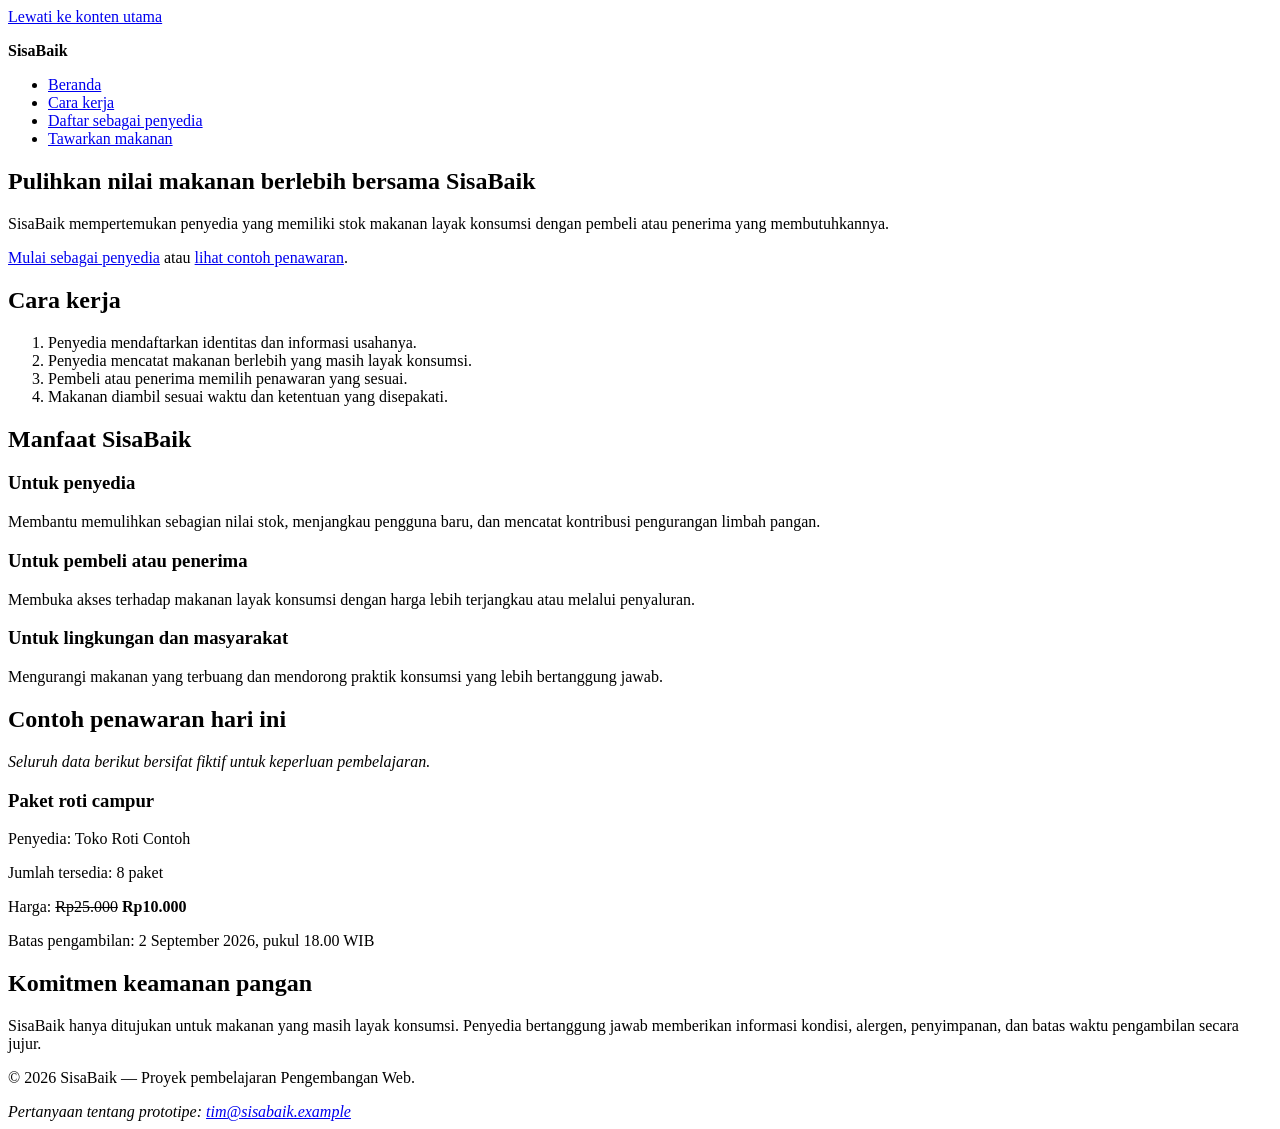
==== index.html @ 96d06070 "feat: add semantic SisaBaik information page" ====
<!doctype html>
<html lang="id">
  <head>
  <meta charset="utf-8">
  <meta name="viewport" content="width=device-width, initial-scale=1">
  <meta
  name="description"
  content="SisaBaik membantu penyedia menawarkan makanan berlebih agar tetap bernilai, terjangkau, dan tidak terbuang."
 >
  <title>Beranda | SisaBaik</title>
  </head>
  <body>
  <a href="#konten-utama">Lewati ke konten utama</a>
  <header>
  <p><strong>SisaBaik</strong></p>
  <nav aria-label="Navigasi utama">
  <ul>
  <li><a href="index.html" aria-current="page">Beranda</a></li>
  <li><a href="#cara-kerja">Cara kerja</a></li>
  <li><a href="daftar-penyedia.html">Daftar sebagai penyedia</a></li>
  <li><a href="tawarkan-makanan.html">Tawarkan makanan</a></li>
  </ul>
  </nav>
  </header>
  <main id="konten-utama" tabindex="-1">
  <section aria-labelledby="judul-utama">
  <h1 id="judul-utama">Pulihkan nilai makanan berlebih bersama SisaBaik</h1>
  <p>
  SisaBaik mempertemukan penyedia yang memiliki stok makanan layak konsumsi dengan pembeli atau penerima yang membutuhkannya.
  </p>


    <p>
  <a href="daftar-penyedia.html">Mulai sebagai penyedia</a>
  atau
  <a href="#penawaran-contoh">lihat contoh penawaran</a>.
  </p>
  </section>
  <section id="cara-kerja" aria-labelledby="judul-cara-kerja">
  <h2 id="judul-cara-kerja">Cara kerja</h2>
  <ol>
  <li>Penyedia mendaftarkan identitas dan informasi usahanya.</li>
  <li>Penyedia mencatat makanan berlebih yang masih layak konsumsi.</li>
  <li>Pembeli atau penerima memilih penawaran yang sesuai.</li>
  <li>Makanan diambil sesuai waktu dan ketentuan yang disepakati.</li>
  </ol>
  </section>
  <section aria-labelledby="judul-manfaat">
  <h2 id="judul-manfaat">Manfaat SisaBaik</h2>
  <article>
  <h3>Untuk penyedia</h3>
  <p>
  Membantu memulihkan sebagian nilai stok, menjangkau pengguna baru,
  dan mencatat kontribusi pengurangan limbah pangan.
  </p>
  </article>
  <article>
  <h3>Untuk pembeli atau penerima</h3>
  <p>
  Membuka akses terhadap makanan layak konsumsi dengan harga lebih
  terjangkau atau melalui penyaluran.


    </p>
  </article>
  <article>
  <h3>Untuk lingkungan dan masyarakat</h3>
  <p>
  Mengurangi makanan yang terbuang dan mendorong praktik konsumsi
  yang lebih bertanggung jawab.
  </p>
  </article>
  </section>
  <section id="penawaran-contoh" aria-labelledby="judul-penawaran">
  <h2 id="judul-penawaran">Contoh penawaran hari ini</h2>
  <p><em>Seluruh data berikut bersifat fiktif untuk keperluan pembelajaran.</em></p>
  <article>
  <h3>Paket roti campur</h3>
  <p>Penyedia: Toko Roti Contoh</p>
  <p>Jumlah tersedia: <data value="8">8 paket</data></p>
  <p>Harga: <del>Rp25.000</del> <strong>Rp10.000</strong></p>
  <p>
  Batas pengambilan:
  <time datetime="2026-09-02T18:00:00+07:00">
  2 September 2026, pukul 18.00 WIB
  </time>
  </p>
  </article>
  </section>
  <section aria-labelledby="judul-keamanan">
  <h2 id="judul-keamanan">Komitmen keamanan pangan</h2>
  <p>


      SisaBaik hanya ditujukan untuk makanan yang masih layak konsumsi.
  Penyedia bertanggung jawab memberikan informasi kondisi, alergen,
  penyimpanan, dan batas waktu pengambilan secara jujur.
  </p>
  </section>
  </main>
  <footer>
  <p>&copy; 2026 SisaBaik — Proyek pembelajaran Pengembangan Web.</p>
  <address>
  Pertanyaan tentang prototipe:
  <a href="mailto:tim@sisabaik.example">tim@sisabaik.example</a>
  </address>
  </footer>
  </body>
</html>
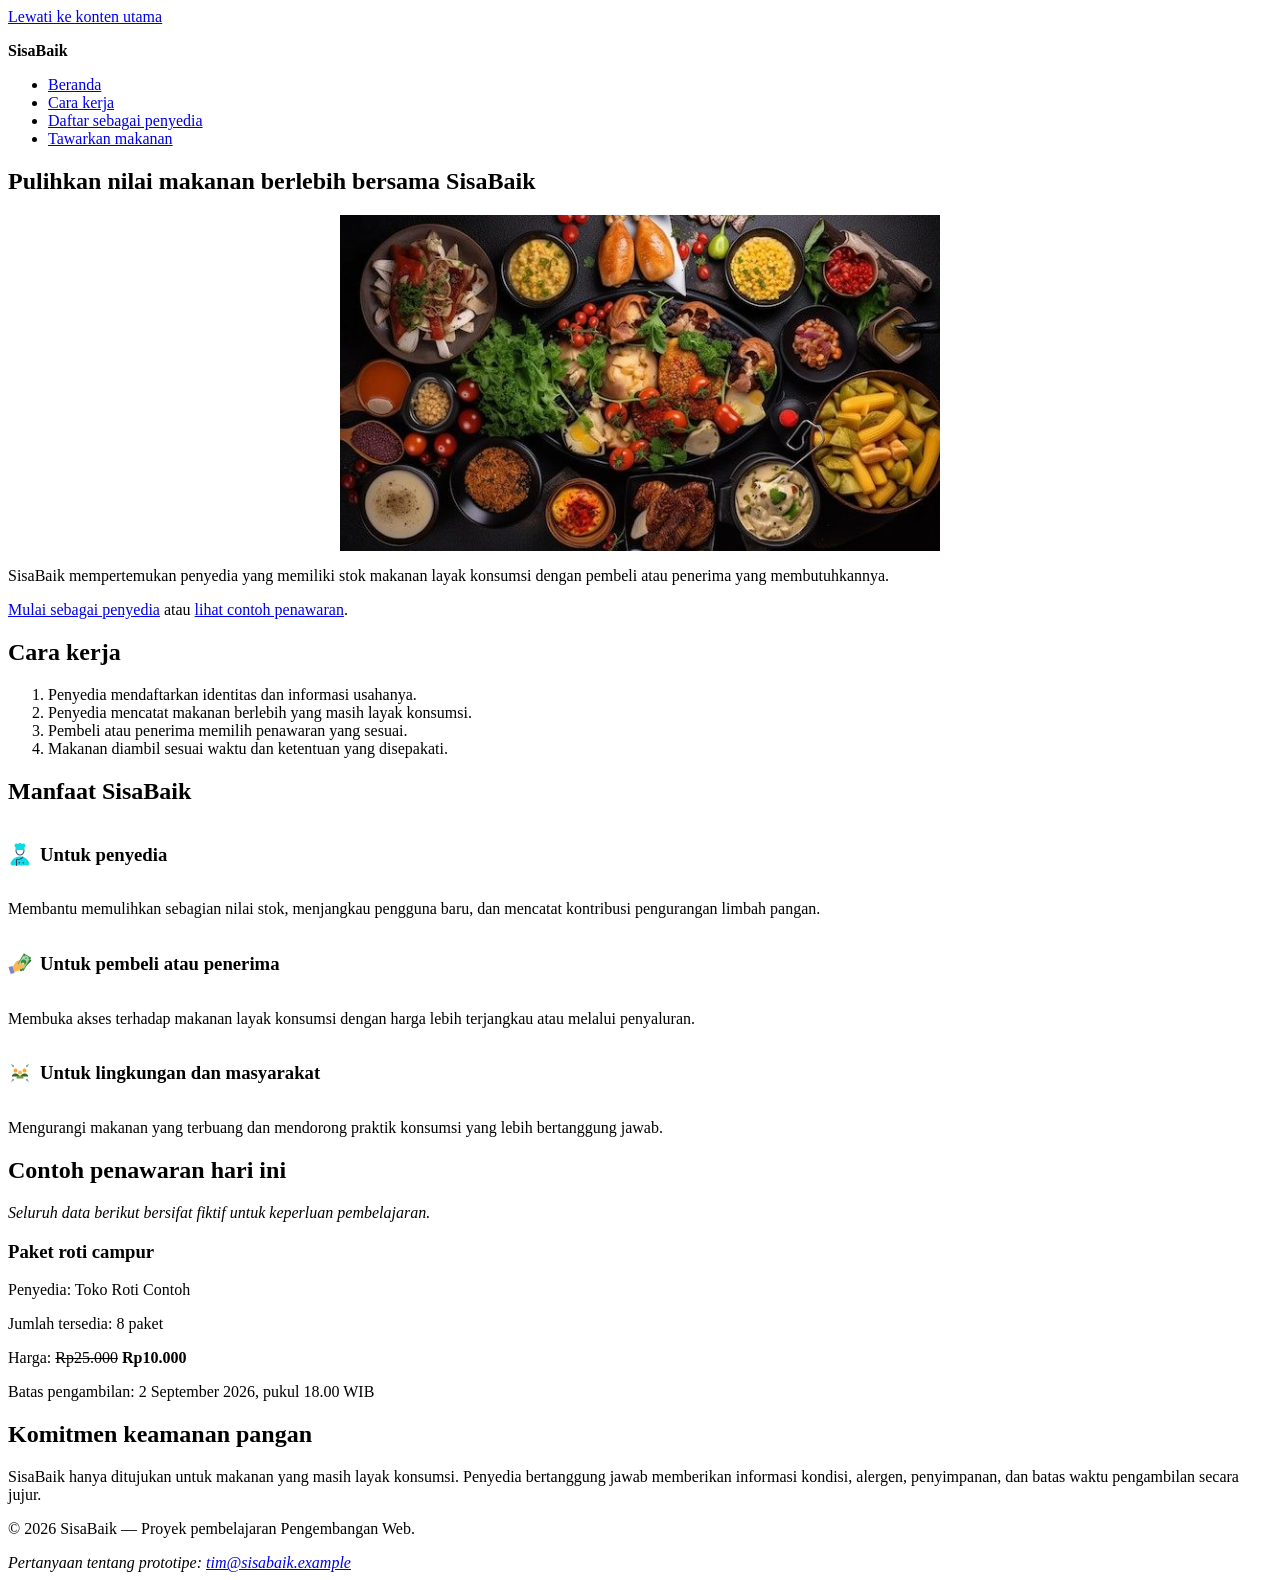
==== commit 58d66d31: "fix: update page images and accessibility" ====
--- a/index.html
+++ b/index.html
@@ -8,6 +8,33 @@
   content="SisaBaik membantu penyedia menawarkan makanan berlebih agar tetap bernilai, terjangkau, dan tidak terbuang."
  >
   <title>Beranda | SisaBaik</title>
+
+ <style>
+    .judul-manfaat {
+      display: flex;
+      align-items: center;
+      gap: 8px;
+    }
+
+    .judul-manfaat img {
+      width: 24px;
+      height: 24px;
+      object-fit: contain;
+    }
+
+    .gambar-utama {
+      text-align: center;
+    }
+
+    .gambar-utama img {
+        display: block;
+        width: 600px;
+        max-width: 100%;
+         height: auto;
+      margin: 0 auto;
+
+    }
+  </style>
   </head>
   <body>
   <a href="#konten-utama">Lewati ke konten utama</a>
@@ -25,6 +52,9 @@
   <main id="konten-utama" tabindex="-1">
   <section aria-labelledby="judul-utama">
   <h1 id="judul-utama">Pulihkan nilai makanan berlebih bersama SisaBaik</h1>
+    <div class="gambar-utama">
+      <img src="pulihkan.jpg" alt="Makanan berlebih yang masih layak dikonsumsi">
+</div>
   <p>
   SisaBaik mempertemukan penyedia yang memiliki stok makanan layak konsumsi dengan pembeli atau penerima yang membutuhkannya.
   </p>
@@ -48,24 +78,31 @@
   <section aria-labelledby="judul-manfaat">
   <h2 id="judul-manfaat">Manfaat SisaBaik</h2>
   <article>
+    <div class="judul-manfaat">
+        <img src="pemberi.png" alt="Ikon untuk penyedia">
   <h3>Untuk penyedia</h3>
+    </div>
   <p>
   Membantu memulihkan sebagian nilai stok, menjangkau pengguna baru,
   dan mencatat kontribusi pengurangan limbah pangan.
   </p>
   </article>
   <article>
+    <div class="judul-manfaat">
+        <img src="penerima.png" alt="Ikon untuk pemberi atau penerima">
   <h3>Untuk pembeli atau penerima</h3>
+</div>
   <p>
   Membuka akses terhadap makanan layak konsumsi dengan harga lebih
   terjangkau atau melalui penyaluran.
-
-
     </p>
   </article>
   <article>
-  <h3>Untuk lingkungan dan masyarakat</h3>
-  <p>
+    <div class="judul-manfaat">
+      <img src="masyarakat.png" alt="Ikon untuk lingkungan dan masyarakat">
+      <h3>Untuk lingkungan dan masyarakat</h3>
+    </div>
+    <p>
   Mengurangi makanan yang terbuang dan mendorong praktik konsumsi
   yang lebih bertanggung jawab.
   </p>
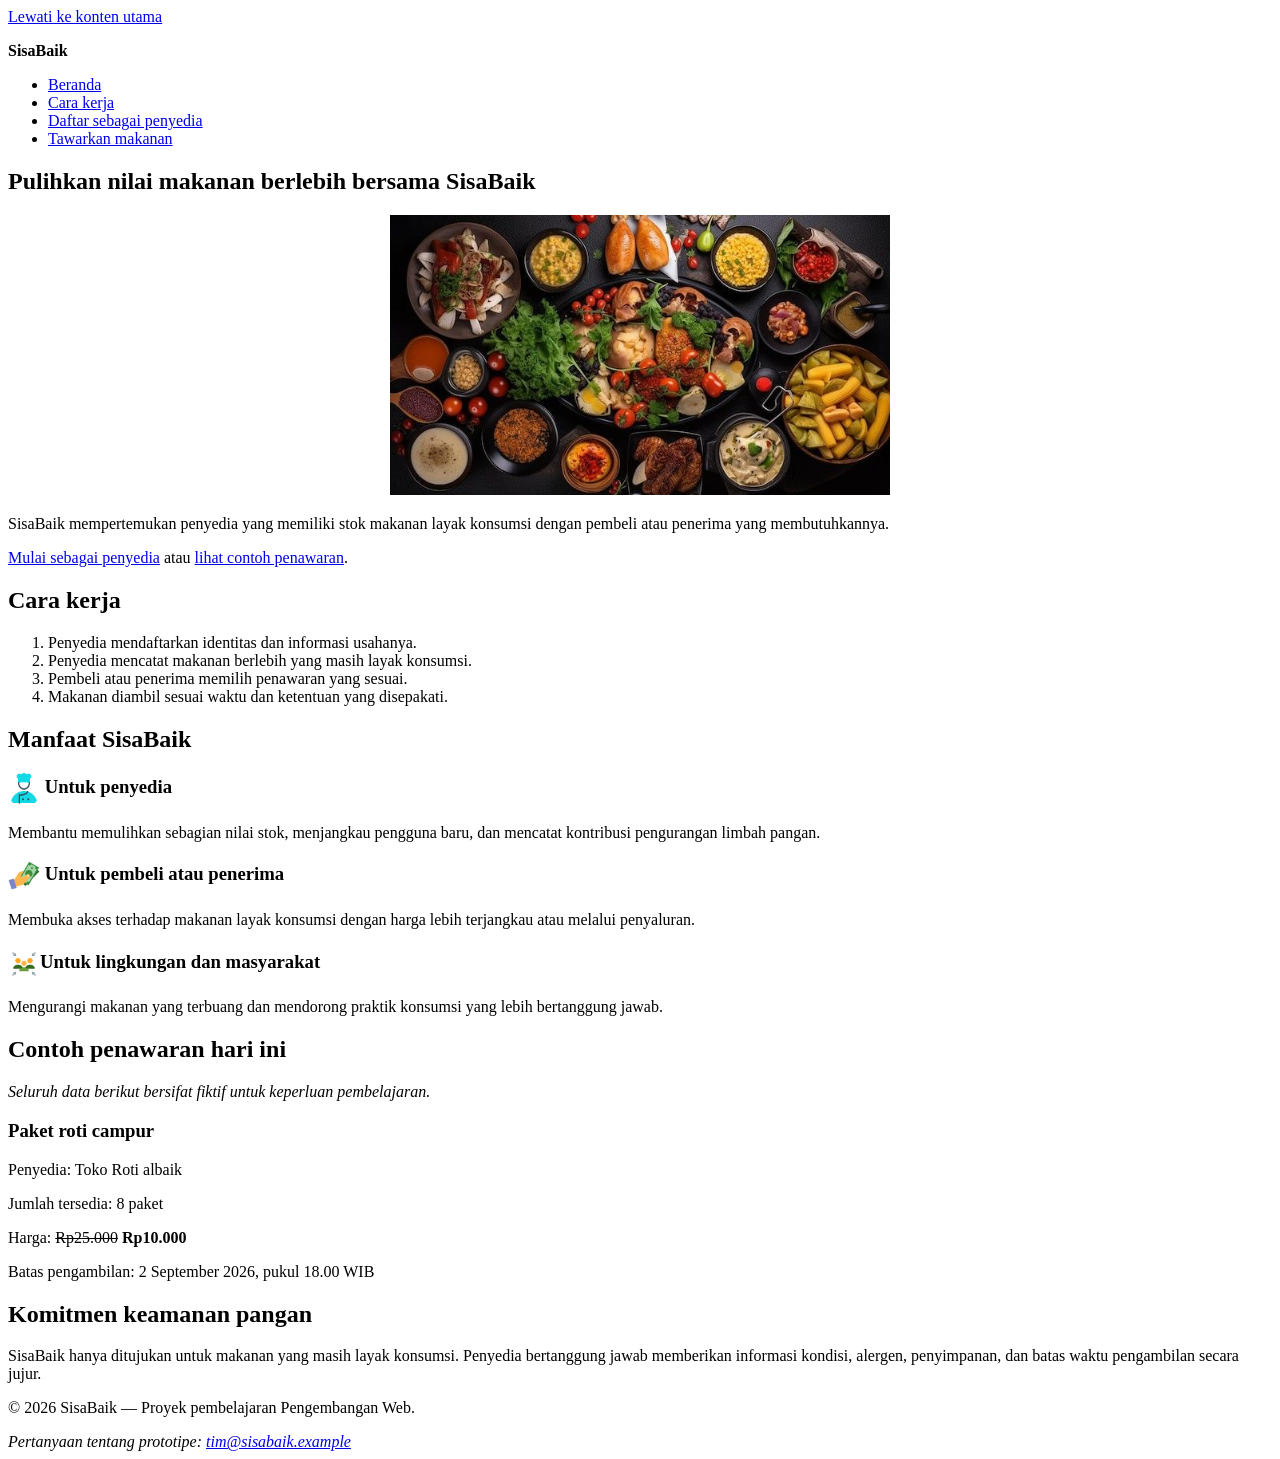
==== commit 3e2fd8a2: "complete week2" ====
--- a/index.html
+++ b/index.html
@@ -8,33 +8,6 @@
   content="SisaBaik membantu penyedia menawarkan makanan berlebih agar tetap bernilai, terjangkau, dan tidak terbuang."
  >
   <title>Beranda | SisaBaik</title>
-
- <style>
-    .judul-manfaat {
-      display: flex;
-      align-items: center;
-      gap: 8px;
-    }
-
-    .judul-manfaat img {
-      width: 24px;
-      height: 24px;
-      object-fit: contain;
-    }
-
-    .gambar-utama {
-      text-align: center;
-    }
-
-    .gambar-utama img {
-        display: block;
-        width: 600px;
-        max-width: 100%;
-         height: auto;
-      margin: 0 auto;
-
-    }
-  </style>
   </head>
   <body>
   <a href="#konten-utama">Lewati ke konten utama</a>
@@ -52,9 +25,13 @@
   <main id="konten-utama" tabindex="-1">
   <section aria-labelledby="judul-utama">
   <h1 id="judul-utama">Pulihkan nilai makanan berlebih bersama SisaBaik</h1>
-    <div class="gambar-utama">
-      <img src="pulihkan.jpg" alt="Makanan berlebih yang masih layak dikonsumsi">
-</div>
+    <p style="text-align: center;">
+                <img
+    src="pulihkan.jpg"
+    alt="Ilustrasi makanan layak konsumsi yang akan didonasikan"
+    width="500"
+                >
+            </p>
   <p>
   SisaBaik mempertemukan penyedia yang memiliki stok makanan layak konsumsi dengan pembeli atau penerima yang membutuhkannya.
   </p>
@@ -78,30 +55,39 @@
   <section aria-labelledby="judul-manfaat">
   <h2 id="judul-manfaat">Manfaat SisaBaik</h2>
   <article>
-    <div class="judul-manfaat">
-        <img src="pemberi.png" alt="Ikon untuk penyedia">
-  <h3>Untuk penyedia</h3>
-    </div>
+  <h3>
+     <img
+    src="pemberi.png"alt=""
+                        width="32"
+                        style="vertical-align: middle;">
+    
+    Untuk penyedia</h3>
   <p>
   Membantu memulihkan sebagian nilai stok, menjangkau pengguna baru,
   dan mencatat kontribusi pengurangan limbah pangan.
   </p>
   </article>
   <article>
-    <div class="judul-manfaat">
-        <img src="penerima.png" alt="Ikon untuk pemberi atau penerima">
-  <h3>Untuk pembeli atau penerima</h3>
-</div>
+  <h3>
+    <img
+   src="penerima.png"
+  alt=""
+  width="32"
+  style="vertical-align: middle;"
+   > Untuk pembeli atau penerima</h3>
   <p>
   Membuka akses terhadap makanan layak konsumsi dengan harga lebih
   terjangkau atau melalui penyaluran.
     </p>
   </article>
   <article>
-    <div class="judul-manfaat">
-      <img src="masyarakat.png" alt="Ikon untuk lingkungan dan masyarakat">
-      <h3>Untuk lingkungan dan masyarakat</h3>
-    </div>
+      <h3>
+        <img
+      src="masyarakat.png"
+      alt=""
+      width="32"
+     style="vertical-align: middle;"
+                    >Untuk lingkungan dan masyarakat</h3>
     <p>
   Mengurangi makanan yang terbuang dan mendorong praktik konsumsi
   yang lebih bertanggung jawab.
@@ -113,7 +99,7 @@
   <p><em>Seluruh data berikut bersifat fiktif untuk keperluan pembelajaran.</em></p>
   <article>
   <h3>Paket roti campur</h3>
-  <p>Penyedia: Toko Roti Contoh</p>
+  <p>Penyedia: Toko Roti albaik</p>
   <p>Jumlah tersedia: <data value="8">8 paket</data></p>
   <p>Harga: <del>Rp25.000</del> <strong>Rp10.000</strong></p>
   <p>
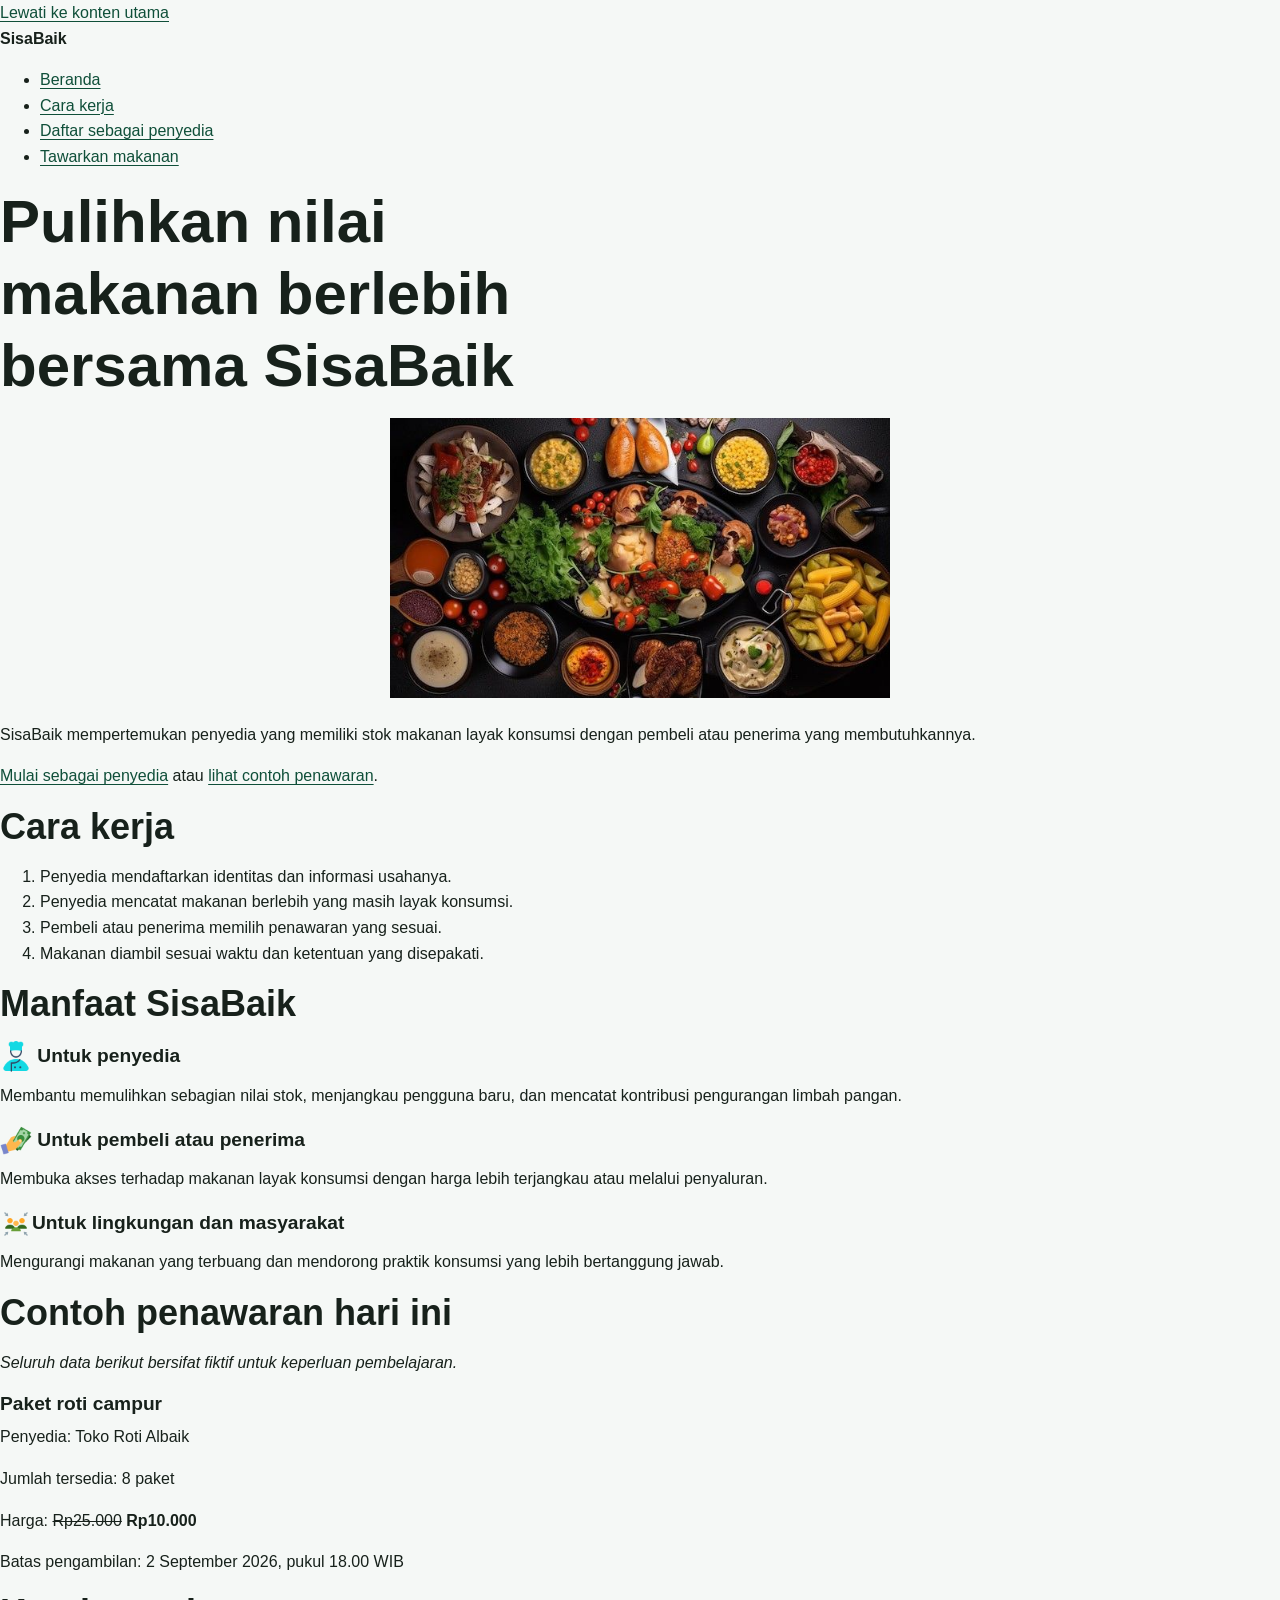
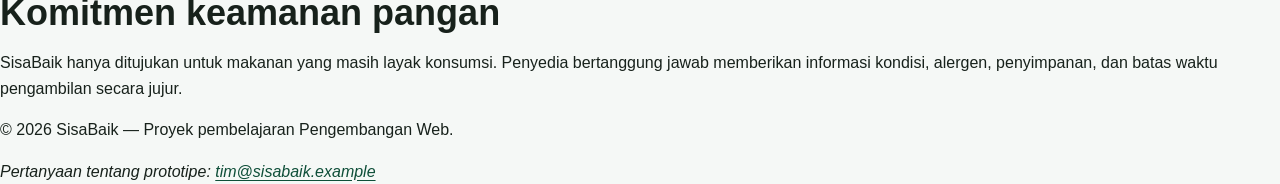
==== commit 11d1d61e: "feat: add responsive SisaBaik visual system" ====
--- a/index.html
+++ b/index.html
@@ -8,6 +8,7 @@
   content="SisaBaik membantu penyedia menawarkan makanan berlebih agar tetap bernilai, terjangkau, dan tidak terbuang."
  >
   <title>Beranda | SisaBaik</title>
+  <link rel="stylesheet" href="styles.css">
   </head>
   <body>
   <a href="#konten-utama">Lewati ke konten utama</a>
@@ -99,7 +100,7 @@
   <p><em>Seluruh data berikut bersifat fiktif untuk keperluan pembelajaran.</em></p>
   <article>
   <h3>Paket roti campur</h3>
-  <p>Penyedia: Toko Roti albaik</p>
+  <p>Penyedia: Toko Roti Albaik</p>
   <p>Jumlah tersedia: <data value="8">8 paket</data></p>
   <p>Harga: <del>Rp25.000</del> <strong>Rp10.000</strong></p>
   <p>
--- a/styles.css
+++ b/styles.css
@@ -0,0 +1,429 @@
+:root {
+  --color-primary: #176b4d;
+  --color-primary-dark: #0f4f39;
+  --color-primary-soft: #e8f5ef;
+  --color-accent: #f2b84b;
+  --color-text: #17211b;
+  --color-muted: #52615a;
+  --color-surface: #ffffff;
+  --color-background: #f5f8f6;
+  --color-border: #cbd8d1;
+  --color-danger: #a52a2a;
+  --shadow-card: 0 0.5rem 1.5rem rgb(23 33 27 / 10%);
+  --radius-small: 0.5rem;
+  --radius-medium: 0.9rem;
+  --radius-large: 1.4rem;
+  --content-width: 72rem;
+}
+
+*::before,
+*::after,
+* {
+  box-sizing: border-box;
+}
+
+html {
+  scroll-behavior: smooth;
+}
+
+body {
+  margin: 0;
+  background: var(--color-background);
+  color: var(--color-text);
+  font-family: Arial, Helvetica, sans-serif;
+  font-size: 1rem;
+  line-height: 1.6;
+}
+
+h1,
+h2,
+h3,
+p {
+  margin-block-start: 0;
+}
+
+h1,
+h2,
+h3 {
+  line-height: 1.2;
+}
+
+h1 {
+  max-width: 18ch;
+  margin-block-end: 1rem;
+  font-size: clamp(2rem, 7vw, 3.75rem);
+}
+
+h2 {
+  margin-block-end: 1rem;
+  font-size: clamp(1.5rem, 4vw, 2.25rem);
+}
+
+h3 {
+  margin-block-end: 0.6rem;
+  font-size: 1.2rem;
+}
+
+a {
+  color: var(--color-primary-dark);
+  text-underline-offset: 0.2em;
+}
+
+a:hover {
+  text-decoration-thickness: 0.18em;
+}
+
+:focus-visible {
+  outline: 0.2rem solid var(--color-accent);
+  outline-offset: 0.2rem;
+}
+
+.skip-link {
+  position: absolute;
+  inset-block-start: 0.5rem;
+  inset-inline-start: 0.5rem;
+  z-index: 100;
+  padding: 0.7rem 1rem;
+  border-radius: var(--radius-small);
+  background: var(--color-text);
+  color: var(--color-surface);
+  transform: translateY(-180%);
+}
+
+.skip-link:focus {
+  transform: translateY(0);
+}
+
+.container {
+  width: min(100% - 2rem, var(--content-width));
+  margin-inline: auto;
+}
+
+.site-header {
+  background: var(--color-surface);
+  border-block-end: 0.0625rem solid var(--color-border);
+}
+
+.header-layout {
+  display: flex;
+  flex-direction: column;
+  gap: 0.75rem;
+  padding-block: 1rem;
+}
+
+.brand {
+  margin: 0;
+  color: var(--color-primary-dark);
+  font-size: 1.4rem;
+  font-weight: 700;
+}
+
+.nav-list {
+  display: flex;
+  flex-wrap: wrap;
+  gap: 0.5rem 1rem;
+  margin: 0;
+  padding: 0;
+  list-style: none;
+}
+
+.nav-list a {
+  display: inline-block;
+  padding-block: 0.35rem;
+  font-weight: 700;
+}
+
+.nav-list a[aria-current="page"] {
+  color: var(--color-primary);
+  text-decoration-thickness: 0.2em;
+}
+
+.hero {
+  padding-block: clamp(3rem, 10vw, 7rem);
+  background: linear-gradient(135deg, rgb(232 245 239 / 95%), rgb(255 255 255 / 92%));
+}
+
+.hero-layout {
+  display: grid;
+  gap: 2rem;
+  align-items: center;
+}
+
+.eyebrow {
+  margin-block-end: 0.5rem;
+  color: var(--color-primary-dark);
+  font-weight: 700;
+  letter-spacing: 0.05em;
+  text-transform: uppercase;
+}
+
+.lead {
+  max-width: 62ch;
+  color: var(--color-muted);
+  font-size: 1.1rem;
+}
+
+.hero-panel {
+  padding: 1.5rem;
+  border: 0.0625rem solid var(--color-border);
+  border-radius: var(--radius-large);
+  background: var(--color-surface);
+  box-shadow: var(--shadow-card);
+}
+
+.hero-panel strong {
+  display: block;
+  color: var(--color-primary-dark);
+  font-size: 2rem;
+}
+
+.button-group,
+.form-actions {
+  display: flex;
+  flex-wrap: wrap;
+  gap: 0.75rem;
+  align-items: center;
+}
+
+.button {
+  display: inline-block;
+  padding: 0.75rem 1rem;
+  border: 0.125rem solid var(--color-primary);
+  border-radius: var(--radius-small);
+  background: var(--color-primary);
+  color: var(--color-surface);
+  font: inherit;
+  font-weight: 700;
+  line-height: 1.2;
+  text-decoration: none;
+  cursor: pointer;
+}
+
+.button:hover {
+  background: var(--color-primary-dark);
+  border-color: var(--color-primary-dark);
+}
+
+.button-secondary {
+  background: transparent;
+  color: var(--color-primary-dark);
+}
+
+.section {
+  padding-block: clamp(2.5rem, 7vw, 5rem);
+}
+
+.section-alt {
+  background: var(--color-surface);
+}
+
+.section-intro {
+  max-width: 65ch;
+  color: var(--color-muted);
+}
+
+.steps-grid,
+.benefit-grid,
+.offer-grid {
+  display: grid;
+  grid-template-columns: 1fr;
+  gap: 1rem;
+}
+
+.card {
+  padding: 1.25rem;
+  border: 0.0625rem solid var(--color-border);
+  border-radius: var(--radius-medium);
+  background: var(--color-surface);
+  box-shadow: var(--shadow-card);
+}
+
+.step-number {
+  display: inline-grid;
+  width: 2.25rem;
+  height: 2.25rem;
+  margin-block-end: 0.75rem;
+  place-items: center;
+  border-radius: 50%;
+  background: var(--color-primary-soft);
+  color: var(--color-primary-dark);
+  font-weight: 700;
+}
+
+.offer-card {
+  display: flex;
+  flex-direction: column;
+  overflow: hidden;
+  border: 0.0625rem solid var(--color-border);
+  border-radius: var(--radius-medium);
+  background: var(--color-surface);
+  box-shadow: var(--shadow-card);
+}
+
+.offer-card__visual {
+  min-height: 8rem;
+  background: linear-gradient(135deg, var(--color-primary), var(--color-primary-dark));
+}
+
+.offer-card__content {
+  display: flex;
+  flex: 1;
+  flex-direction: column;
+  padding: 1.25rem;
+}
+
+.offer-card__meta {
+  color: var(--color-muted);
+}
+
+.offer-card__price {
+  margin-block-start: auto;
+  font-size: 1.15rem;
+}
+
+.badge {
+  display: inline-block;
+  width: fit-content;
+  margin-block-end: 0.75rem;
+  padding: 0.25rem 0.6rem;
+  border-radius: 999px;
+  background: var(--color-primary-soft);
+  color: var(--color-primary-dark);
+  font-size: 0.85rem;
+  font-weight: 700;
+}
+
+.notice {
+  padding: 1rem;
+  border-inline-start: 0.3rem solid var(--color-primary);
+  border-radius: var(--radius-small);
+  background: var(--color-primary-soft);
+}
+
+.page-heading {
+  padding-block: clamp(2.5rem, 7vw, 5rem) 2rem;
+}
+
+.form-card {
+  max-width: 56rem;
+  margin-block-end: 3rem;
+  padding: clamp(1rem, 4vw, 2rem);
+  border: 0.0625rem solid var(--color-border);
+  border-radius: var(--radius-large);
+  background: var(--color-surface);
+  box-shadow: var(--shadow-card);
+}
+
+.form-section {
+  margin: 0 0 1.5rem;
+  padding: 1.25rem;
+  border: 0.0625rem solid var(--color-border);
+  border-radius: var(--radius-medium);
+}
+
+.form-section legend {
+  padding-inline: 0.4rem;
+  color: var(--color-primary-dark);
+  font-size: 1.1rem;
+  font-weight: 700;
+}
+
+label {
+  display: inline-block;
+  margin-block-end: 0.35rem;
+  font-weight: 700;
+}
+
+input,
+select,
+textarea {
+  width: 100%;
+  padding: 0.7rem 0.75rem;
+  border: 0.0625rem solid #809087;
+  border-radius: var(--radius-small);
+  background: var(--color-surface);
+  color: var(--color-text);
+  font: inherit;
+}
+
+textarea {
+  resize: vertical;
+}
+
+input:focus,
+select:focus,
+textarea:focus {
+  border-color: var(--color-primary-dark);
+}
+
+input[type="checkbox"],
+input[type="radio"] {
+  width: 1.1rem;
+  height: 1.1rem;
+  margin: 0.2rem 0 0;
+  accent-color: var(--color-primary);
+}
+
+.required-note {
+  color: var(--color-muted);
+}
+
+.site-footer {
+  padding-block: 2rem;
+  background: var(--color-primary-dark);
+  color: var(--color-surface);
+}
+
+.site-footer a {
+  color: var(--color-surface);
+}
+
+.footer-layout {
+  display: flex;
+  flex-direction: column;
+  gap: 0.5rem;
+}
+
+.footer-layout p,
+.footer-layout address {
+  margin: 0;
+}
+
+@media (min-width: 48rem) {
+  .header-layout {
+    flex-direction: row;
+    justify-content: space-between;
+    align-items: center;
+  }
+
+  .hero-layout {
+    grid-template-columns: minmax(0, 1.5fr) minmax(15rem, 0.7fr);
+  }
+
+  .steps-grid,
+  .benefit-grid {
+    grid-template-columns: repeat(3, minmax(0, 1fr));
+  }
+
+  .offer-grid {
+    grid-template-columns: repeat(2, minmax(0, 1fr));
+  }
+
+  .footer-layout {
+    flex-direction: row;
+    justify-content: space-between;
+    align-items: center;
+  }
+}
+
+@media (min-width: 68rem) {
+  .offer-grid {
+    grid-template-columns: repeat(3, minmax(0, 1fr));
+  }
+}
+
+@media (prefers-reduced-motion: reduce) {
+  html {
+    scroll-behavior: auto;
+  }
+}
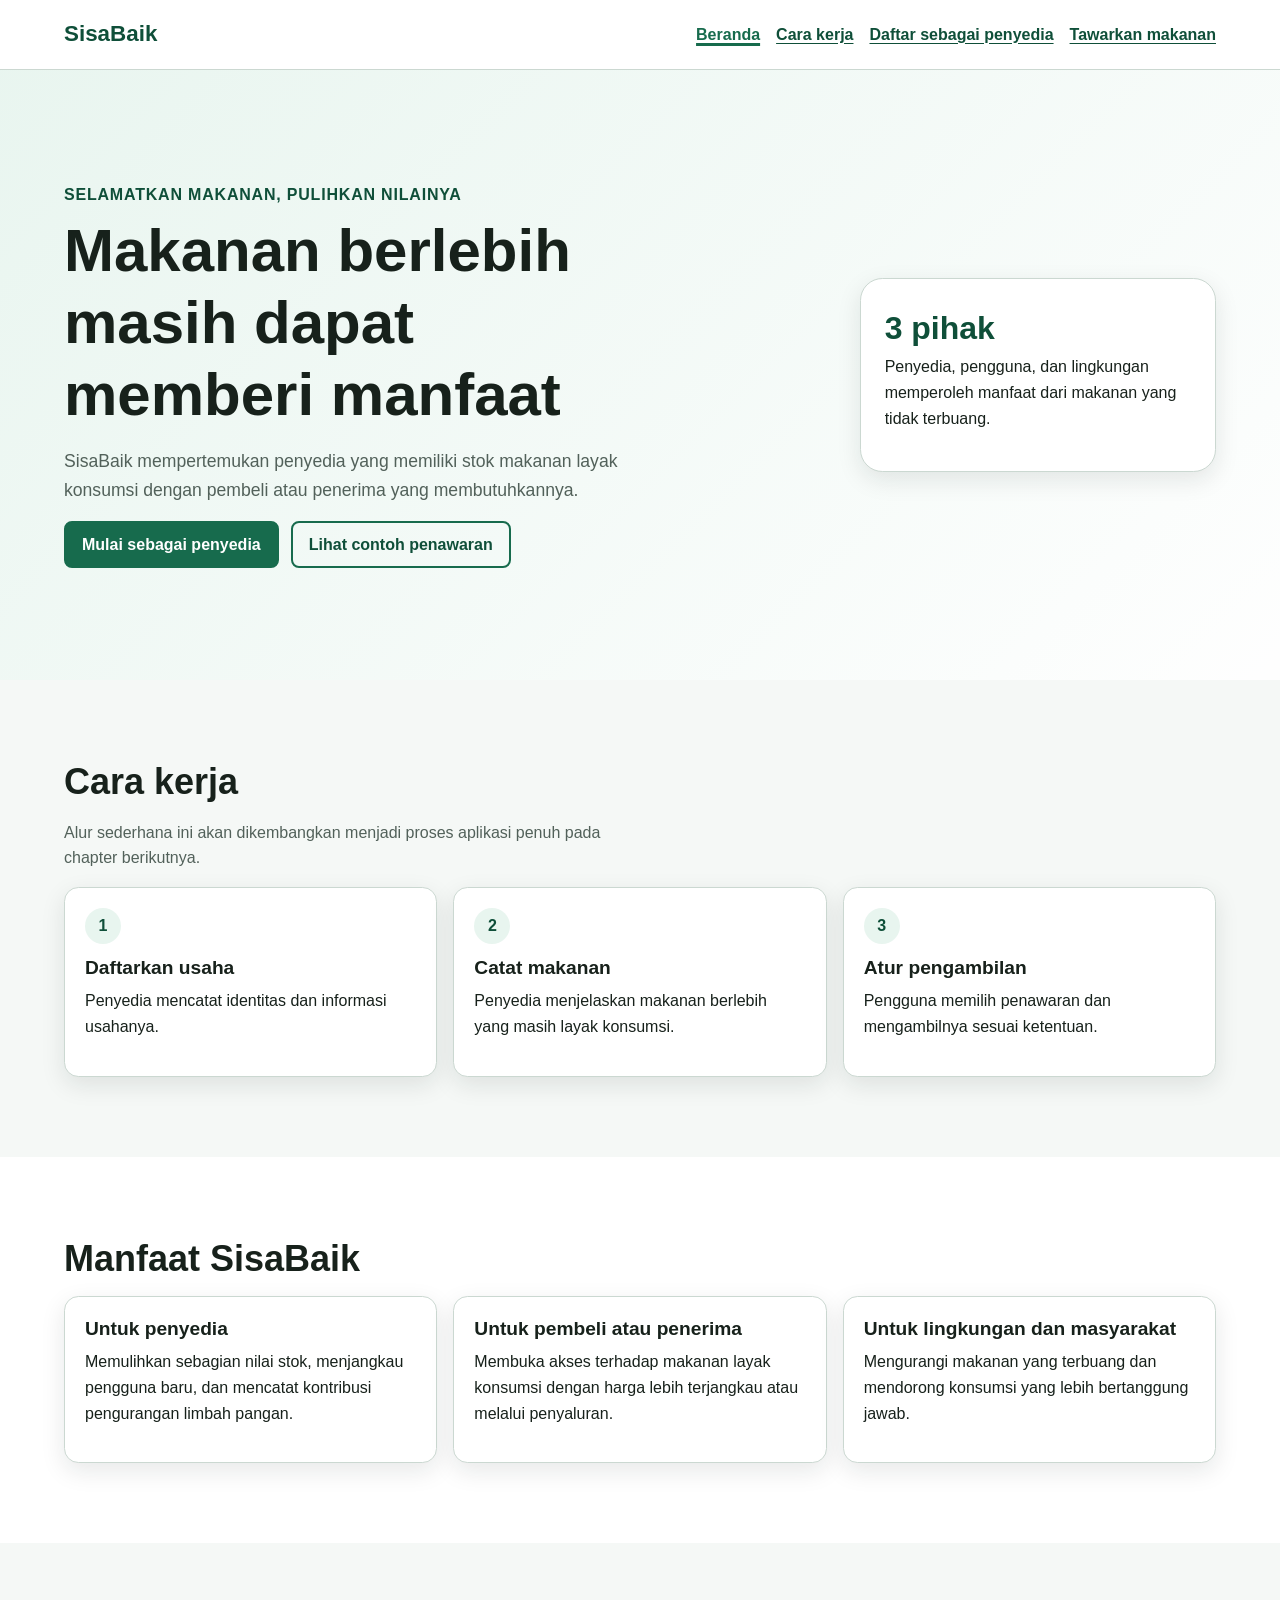
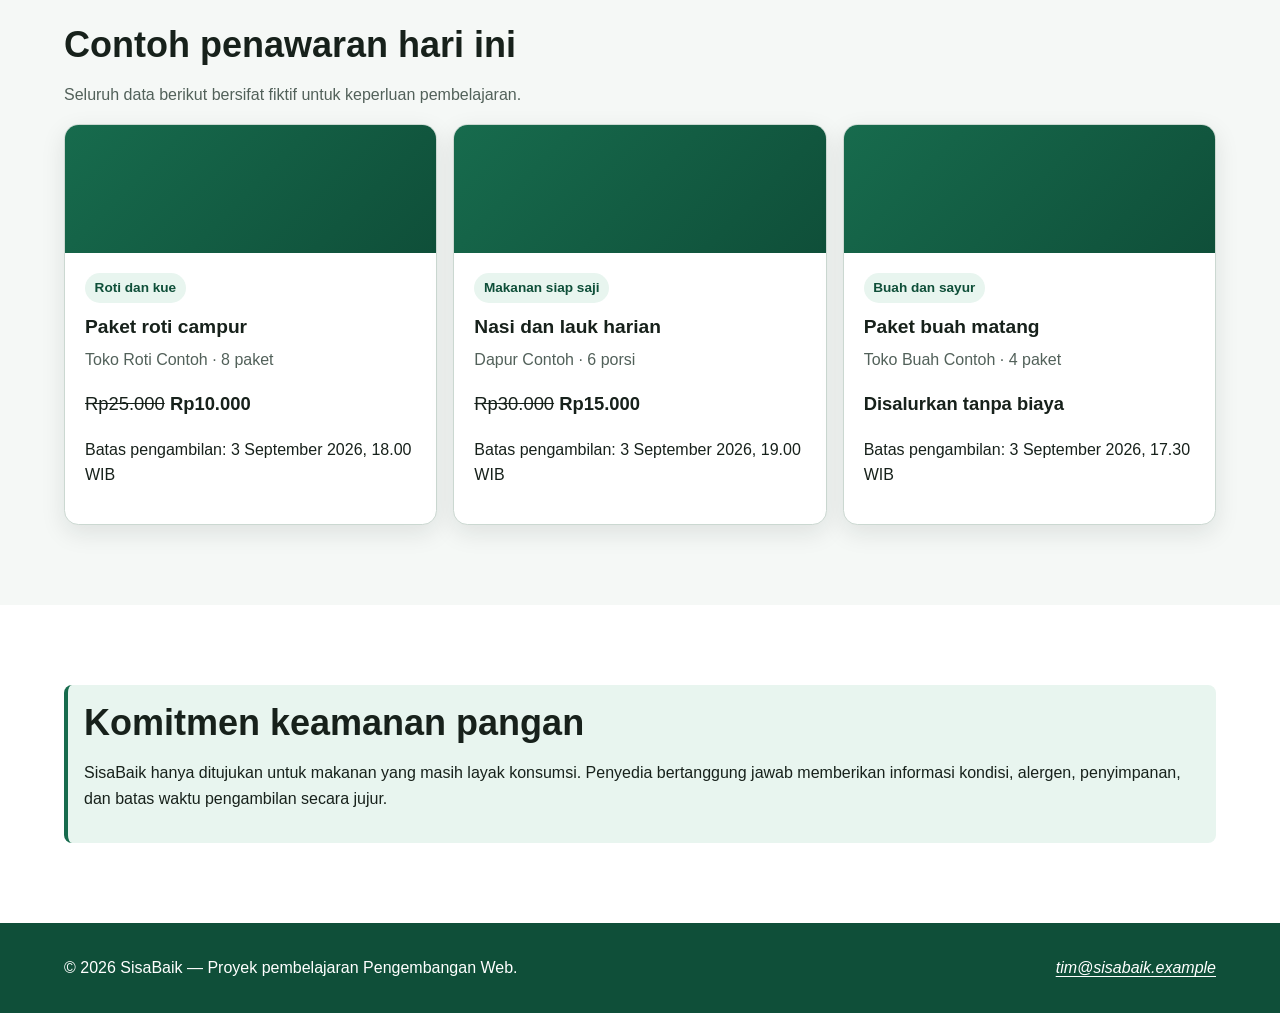
==== commit 4e9b64a8: "style: apply responsive layout to SisaBaik pages" ====
--- a/index.html
+++ b/index.html
@@ -1,133 +1,147 @@
 <!doctype html>
 <html lang="id">
-  <head>
+<head>
   <meta charset="utf-8">
   <meta name="viewport" content="width=device-width, initial-scale=1">
-  <meta
-  name="description"
-  content="SisaBaik membantu penyedia menawarkan makanan berlebih agar tetap bernilai, terjangkau, dan tidak terbuang."
- >
+  <meta name="description" content="SisaBaik membantu penyedia menawarkan makanan berlebih agar tetap bernilai, terjangkau, dan tidak terbuang.">
   <title>Beranda | SisaBaik</title>
   <link rel="stylesheet" href="styles.css">
-  </head>
-  <body>
-  <a href="#konten-utama">Lewati ke konten utama</a>
-  <header>
-  <p><strong>SisaBaik</strong></p>
-  <nav aria-label="Navigasi utama">
-  <ul>
-  <li><a href="index.html" aria-current="page">Beranda</a></li>
-  <li><a href="#cara-kerja">Cara kerja</a></li>
-  <li><a href="daftar-penyedia.html">Daftar sebagai penyedia</a></li>
-  <li><a href="tawarkan-makanan.html">Tawarkan makanan</a></li>
-  </ul>
-  </nav>
+</head>
+<body>
+  <a class="skip-link" href="#konten-utama">Lewati ke konten utama</a>
+
+  <header class="site-header">
+    <div class="container header-layout">
+      <p class="brand">SisaBaik</p>
+      <nav aria-label="Navigasi utama">
+        <ul class="nav-list">
+          <li><a href="index.html" aria-current="page">Beranda</a></li>
+          <li><a href="#cara-kerja">Cara kerja</a></li>
+          <li><a href="daftar-penyedia.html">Daftar sebagai penyedia</a></li>
+          <li><a href="tawarkan-makanan.html">Tawarkan makanan</a></li>
+        </ul>
+      </nav>
+    </div>
   </header>
+
   <main id="konten-utama" tabindex="-1">
-  <section aria-labelledby="judul-utama">
-  <h1 id="judul-utama">Pulihkan nilai makanan berlebih bersama SisaBaik</h1>
-    <p style="text-align: center;">
-                <img
-    src="pulihkan.jpg"
-    alt="Ilustrasi makanan layak konsumsi yang akan didonasikan"
-    width="500"
-                >
-            </p>
-  <p>
-  SisaBaik mempertemukan penyedia yang memiliki stok makanan layak konsumsi dengan pembeli atau penerima yang membutuhkannya.
-  </p>
+    <section class="hero" aria-labelledby="judul-utama">
+      <div class="container hero-layout">
+        <div>
+          <p class="eyebrow">Selamatkan makanan, pulihkan nilainya</p>
+          <h1 id="judul-utama">Makanan berlebih masih dapat memberi manfaat</h1>
+          <p class="lead">SisaBaik mempertemukan penyedia yang memiliki stok makanan layak konsumsi dengan pembeli atau penerima yang membutuhkannya.</p>
+          <div class="button-group">
+            <a class="button" href="daftar-penyedia.html">Mulai sebagai penyedia</a>
+            <a class="button button-secondary" href="#penawaran-contoh">Lihat contoh penawaran</a>
+          </div>
+        </div>
 
+        <aside class="hero-panel" aria-label="Ringkasan manfaat SisaBaik">
+          <strong>3 pihak</strong>
+          <p>Penyedia, pengguna, dan lingkungan memperoleh manfaat dari makanan yang tidak terbuang.</p>
+        </aside>
+      </div>
+    </section>
 
-    <p>
-  <a href="daftar-penyedia.html">Mulai sebagai penyedia</a>
-  atau
-  <a href="#penawaran-contoh">lihat contoh penawaran</a>.
-  </p>
-  </section>
-  <section id="cara-kerja" aria-labelledby="judul-cara-kerja">
-  <h2 id="judul-cara-kerja">Cara kerja</h2>
-  <ol>
-  <li>Penyedia mendaftarkan identitas dan informasi usahanya.</li>
-  <li>Penyedia mencatat makanan berlebih yang masih layak konsumsi.</li>
-  <li>Pembeli atau penerima memilih penawaran yang sesuai.</li>
-  <li>Makanan diambil sesuai waktu dan ketentuan yang disepakati.</li>
-  </ol>
-  </section>
-  <section aria-labelledby="judul-manfaat">
-  <h2 id="judul-manfaat">Manfaat SisaBaik</h2>
-  <article>
-  <h3>
-     <img
-    src="pemberi.png"alt=""
-                        width="32"
-                        style="vertical-align: middle;">
-    
-    Untuk penyedia</h3>
-  <p>
-  Membantu memulihkan sebagian nilai stok, menjangkau pengguna baru,
-  dan mencatat kontribusi pengurangan limbah pangan.
-  </p>
-  </article>
-  <article>
-  <h3>
-    <img
-   src="penerima.png"
-  alt=""
-  width="32"
-  style="vertical-align: middle;"
-   > Untuk pembeli atau penerima</h3>
-  <p>
-  Membuka akses terhadap makanan layak konsumsi dengan harga lebih
-  terjangkau atau melalui penyaluran.
-    </p>
-  </article>
-  <article>
-      <h3>
-        <img
-      src="masyarakat.png"
-      alt=""
-      width="32"
-     style="vertical-align: middle;"
-                    >Untuk lingkungan dan masyarakat</h3>
-    <p>
-  Mengurangi makanan yang terbuang dan mendorong praktik konsumsi
-  yang lebih bertanggung jawab.
-  </p>
-  </article>
-  </section>
-  <section id="penawaran-contoh" aria-labelledby="judul-penawaran">
-  <h2 id="judul-penawaran">Contoh penawaran hari ini</h2>
-  <p><em>Seluruh data berikut bersifat fiktif untuk keperluan pembelajaran.</em></p>
-  <article>
-  <h3>Paket roti campur</h3>
-  <p>Penyedia: Toko Roti Albaik</p>
-  <p>Jumlah tersedia: <data value="8">8 paket</data></p>
-  <p>Harga: <del>Rp25.000</del> <strong>Rp10.000</strong></p>
-  <p>
-  Batas pengambilan:
-  <time datetime="2026-09-02T18:00:00+07:00">
-  2 September 2026, pukul 18.00 WIB
-  </time>
-  </p>
-  </article>
-  </section>
-  <section aria-labelledby="judul-keamanan">
-  <h2 id="judul-keamanan">Komitmen keamanan pangan</h2>
-  <p>
+    <section class="section" id="cara-kerja" aria-labelledby="judul-cara-kerja">
+      <div class="container">
+        <h2 id="judul-cara-kerja">Cara kerja</h2>
+        <p class="section-intro">Alur sederhana ini akan dikembangkan menjadi proses aplikasi penuh pada chapter berikutnya.</p>
+        <div class="steps-grid">
+          <article class="card">
+            <span class="step-number" aria-hidden="true">1</span>
+            <h3>Daftarkan usaha</h3>
+            <p>Penyedia mencatat identitas dan informasi usahanya.</p>
+          </article>
+          <article class="card">
+            <span class="step-number" aria-hidden="true">2</span>
+            <h3>Catat makanan</h3>
+            <p>Penyedia menjelaskan makanan berlebih yang masih layak konsumsi.</p>
+          </article>
+          <article class="card">
+            <span class="step-number" aria-hidden="true">3</span>
+            <h3>Atur pengambilan</h3>
+            <p>Pengguna memilih penawaran dan mengambilnya sesuai ketentuan.</p>
+          </article>
+        </div>
+      </div>
+    </section>
 
+    <section class="section section-alt" aria-labelledby="judul-manfaat">
+      <div class="container">
+        <h2 id="judul-manfaat">Manfaat SisaBaik</h2>
+        <div class="benefit-grid">
+          <article class="card">
+            <h3>Untuk penyedia</h3>
+            <p>Memulihkan sebagian nilai stok, menjangkau pengguna baru, dan mencatat kontribusi pengurangan limbah pangan.</p>
+          </article>
+          <article class="card">
+            <h3>Untuk pembeli atau penerima</h3>
+            <p>Membuka akses terhadap makanan layak konsumsi dengan harga lebih terjangkau atau melalui penyaluran.</p>
+          </article>
+          <article class="card">
+            <h3>Untuk lingkungan dan masyarakat</h3>
+            <p>Mengurangi makanan yang terbuang dan mendorong konsumsi yang lebih bertanggung jawab.</p>
+          </article>
+        </div>
+      </div>
+    </section>
 
-      SisaBaik hanya ditujukan untuk makanan yang masih layak konsumsi.
-  Penyedia bertanggung jawab memberikan informasi kondisi, alergen,
-  penyimpanan, dan batas waktu pengambilan secara jujur.
-  </p>
-  </section>
+    <section class="section" id="penawaran-contoh" aria-labelledby="judul-penawaran">
+      <div class="container">
+        <h2 id="judul-penawaran">Contoh penawaran hari ini</h2>
+        <p class="section-intro">Seluruh data berikut bersifat fiktif untuk keperluan pembelajaran.</p>
+        <div class="offer-grid">
+          <article class="offer-card">
+            <div class="offer-card__visual" aria-hidden="true"></div>
+            <div class="offer-card__content">
+              <span class="badge">Roti dan kue</span>
+              <h3>Paket roti campur</h3>
+              <p class="offer-card__meta">Toko Roti Contoh · <data value="8">8 paket</data></p>
+              <p class="offer-card__price"><del>Rp25.000</del> <strong>Rp10.000</strong></p>
+              <p>Batas pengambilan: <time datetime="2026-09-03T18:00:00+07:00">3 September 2026, 18.00 WIB</time></p>
+            </div>
+          </article>
+          <article class="offer-card">
+            <div class="offer-card__visual" aria-hidden="true"></div>
+            <div class="offer-card__content">
+              <span class="badge">Makanan siap saji</span>
+              <h3>Nasi dan lauk harian</h3>
+              <p class="offer-card__meta">Dapur Contoh · <data value="6">6 porsi</data></p>
+              <p class="offer-card__price"><del>Rp30.000</del> <strong>Rp15.000</strong></p>
+              <p>Batas pengambilan: <time datetime="2026-09-03T19:00:00+07:00">3 September 2026, 19.00 WIB</time></p>
+            </div>
+          </article>
+          <article class="offer-card">
+            <div class="offer-card__visual" aria-hidden="true"></div>
+            <div class="offer-card__content">
+              <span class="badge">Buah dan sayur</span>
+              <h3>Paket buah matang</h3>
+              <p class="offer-card__meta">Toko Buah Contoh · <data value="4">4 paket</data></p>
+              <p class="offer-card__price"><strong>Disalurkan tanpa biaya</strong></p>
+              <p>Batas pengambilan: <time datetime="2026-09-03T17:30:00+07:00">3 September 2026, 17.30 WIB</time></p>
+            </div>
+          </article>
+        </div>
+      </div>
+    </section>
+
+    <section class="section section-alt" aria-labelledby="judul-keamanan">
+      <div class="container">
+        <div class="notice">
+          <h2 id="judul-keamanan">Komitmen keamanan pangan</h2>
+          <p>SisaBaik hanya ditujukan untuk makanan yang masih layak konsumsi. Penyedia bertanggung jawab memberikan informasi kondisi, alergen, penyimpanan, dan batas waktu pengambilan secara jujur.</p>
+        </div>
+      </div>
+    </section>
   </main>
-  <footer>
-  <p>&copy; 2026 SisaBaik — Proyek pembelajaran Pengembangan Web.</p>
-  <address>
-  Pertanyaan tentang prototipe:
-  <a href="mailto:tim@sisabaik.example">tim@sisabaik.example</a>
-  </address>
+
+  <footer class="site-footer">
+    <div class="container footer-layout">
+      <p>&copy; 2026 SisaBaik — Proyek pembelajaran Pengembangan Web.</p>
+      <address><a href="mailto:tim@sisabaik.example">tim@sisabaik.example</a></address>
+    </div>
   </footer>
-  </body>
+</body>
 </html>
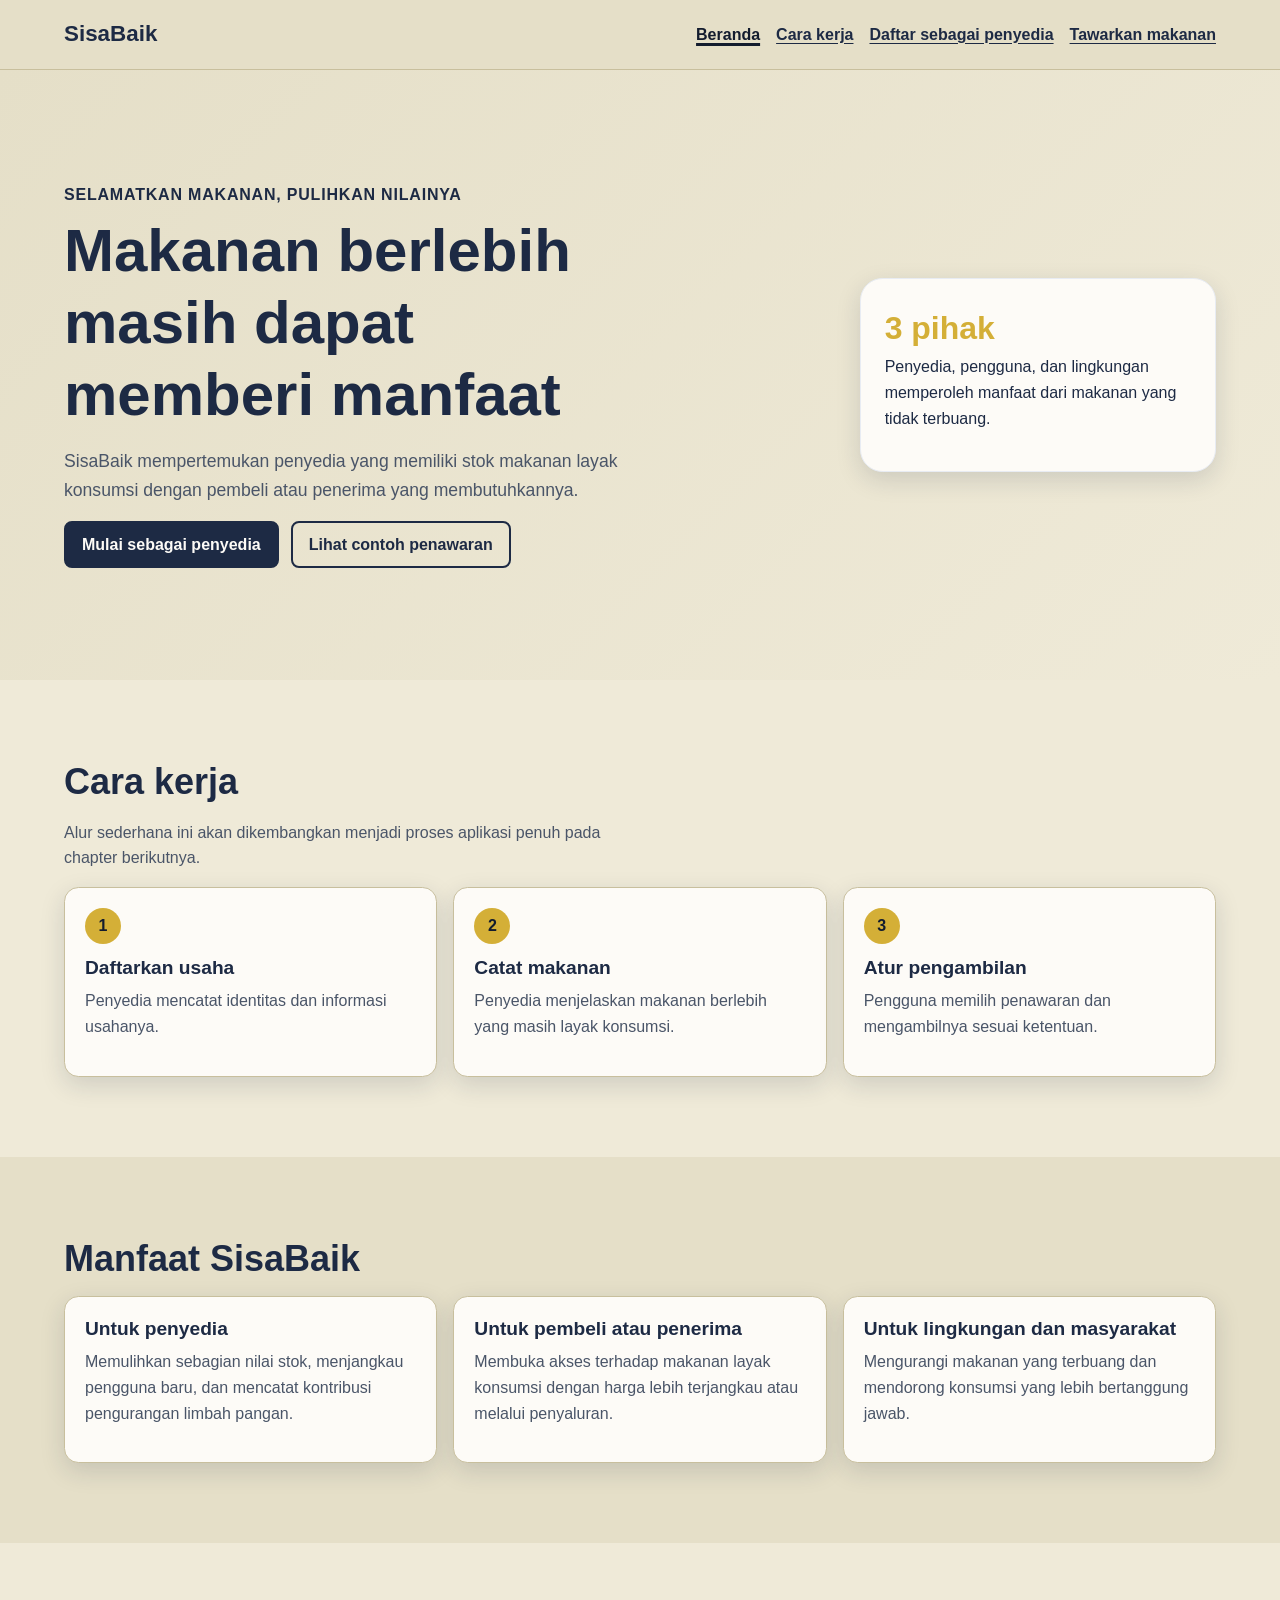
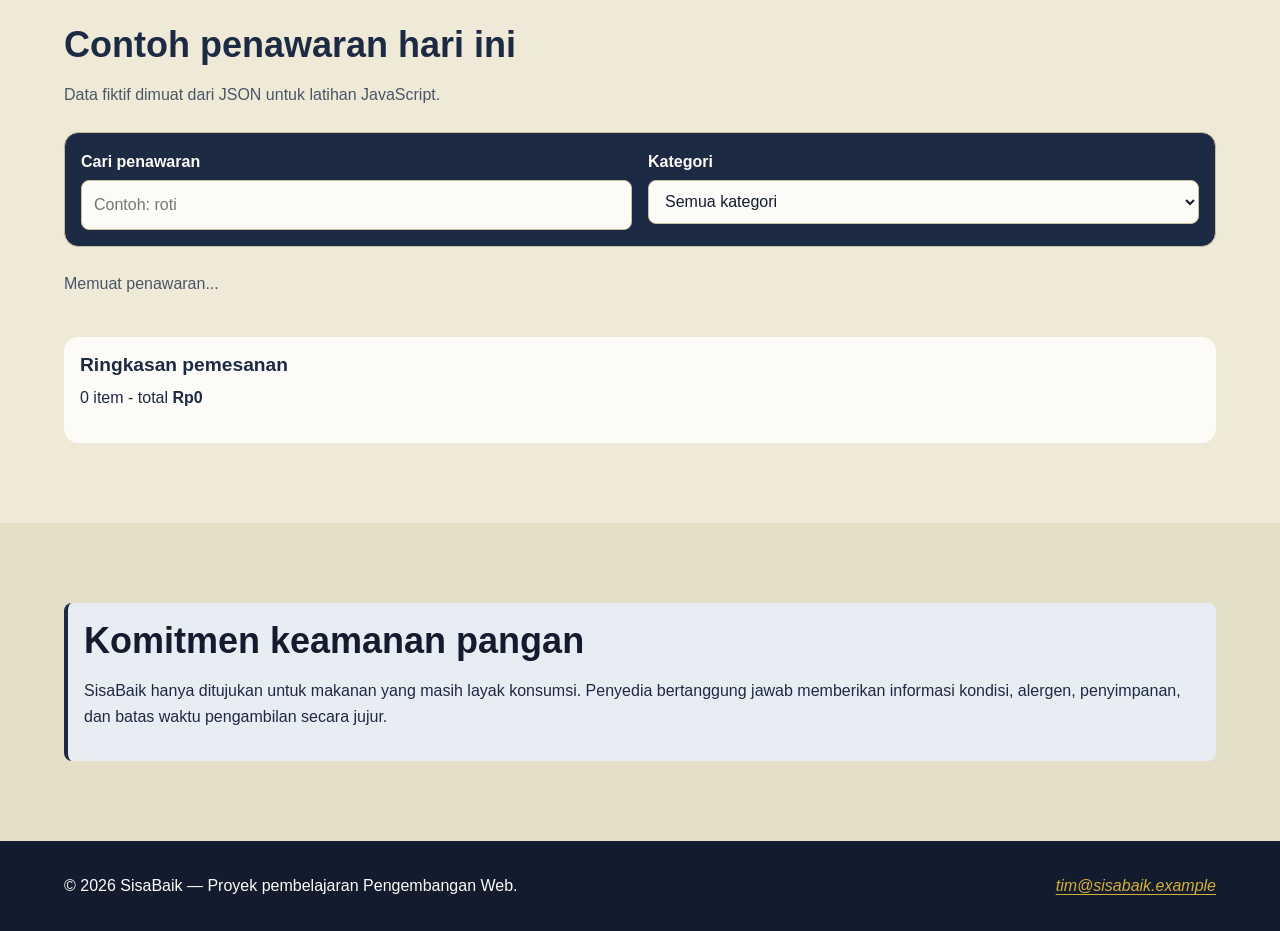
==== commit 17861f8d: "feat: add JSON-powered offer catalog" ====
--- a/index.html
+++ b/index.html
@@ -6,6 +6,7 @@
   <meta name="description" content="SisaBaik membantu penyedia menawarkan makanan berlebih agar tetap bernilai, terjangkau, dan tidak terbuang.">
   <title>Beranda | SisaBaik</title>
   <link rel="stylesheet" href="styles.css">
+  <script src="app.js" defer></script>
 </head>
 <body>
   <a class="skip-link" href="#konten-utama">Lewati ke konten utama</a>
@@ -15,10 +16,10 @@
       <p class="brand">SisaBaik</p>
       <nav aria-label="Navigasi utama">
         <ul class="nav-list">
-          <li><a href="index.html" aria-current="page">Beranda</a></li>
-          <li><a href="#cara-kerja">Cara kerja</a></li>
-          <li><a href="daftar-penyedia.html">Daftar sebagai penyedia</a></li>
-          <li><a href="tawarkan-makanan.html">Tawarkan makanan</a></li>
+        <li><a href="index.html" aria-current="page">Beranda</a></li>
+        <li><a href="#cara-kerja">Cara kerja</a></li>
+        <li><a href="daftar-penyedia.html">Daftar sebagai penyedia</a></li>
+        <li><a href="tawarkan-makanan.html">Tawarkan makanan</a></li>
         </ul>
       </nav>
     </div>
@@ -91,49 +92,41 @@
     <section class="section" id="penawaran-contoh" aria-labelledby="judul-penawaran">
       <div class="container">
         <h2 id="judul-penawaran">Contoh penawaran hari ini</h2>
-        <p class="section-intro">Seluruh data berikut bersifat fiktif untuk keperluan pembelajaran.</p>
-        <div class="offer-grid">
-          <article class="offer-card">
-            <div class="offer-card__visual" aria-hidden="true"></div>
-            <div class="offer-card__content">
-              <span class="badge">Roti dan kue</span>
-              <h3>Paket roti campur</h3>
-              <p class="offer-card__meta">Toko Roti Contoh · <data value="8">8 paket</data></p>
-              <p class="offer-card__price"><del>Rp25.000</del> <strong>Rp10.000</strong></p>
-              <p>Batas pengambilan: <time datetime="2026-09-03T18:00:00+07:00">3 September 2026, 18.00 WIB</time></p>
-            </div>
-          </article>
-          <article class="offer-card">
-            <div class="offer-card__visual" aria-hidden="true"></div>
-            <div class="offer-card__content">
-              <span class="badge">Makanan siap saji</span>
-              <h3>Nasi dan lauk harian</h3>
-              <p class="offer-card__meta">Dapur Contoh · <data value="6">6 porsi</data></p>
-              <p class="offer-card__price"><del>Rp30.000</del> <strong>Rp15.000</strong></p>
-              <p>Batas pengambilan: <time datetime="2026-09-03T19:00:00+07:00">3 September 2026, 19.00 WIB</time></p>
-            </div>
-          </article>
-          <article class="offer-card">
-            <div class="offer-card__visual" aria-hidden="true"></div>
-            <div class="offer-card__content">
-              <span class="badge">Buah dan sayur</span>
-              <h3>Paket buah matang</h3>
-              <p class="offer-card__meta">Toko Buah Contoh · <data value="4">4 paket</data></p>
-              <p class="offer-card__price"><strong>Disalurkan tanpa biaya</strong></p>
-              <p>Batas pengambilan: <time datetime="2026-09-03T17:30:00+07:00">3 September 2026, 17.30 WIB</time></p>
-            </div>
-          </article>
-        </div>
-      </div>
-    </section>
+        <p class="section-intro">Data fiktif dimuat dari JSON untuk latihan JavaScript.</p>
+    
+        <form class="filter-panel" id="filter-form" role="search" >
+      <p>
+      <label for="kata-kunci">Cari penawaran</label><br>
+      <input id="kata-kunci" name="kata_kunci" type="search" placeholder="Contoh: roti">
+      </p>
+      <p>
+        <label for="filter-kategori">Kategori</label><br>
+        <select id="filter-kategori" name="kategori">
+          <option value="semua">Semua kategori</option>
+          <option value="roti-kue">Roti dan kue</option>
+          <option value="makanan-siap-saji">Makanan siap saji</option>
+          <option value="buah-sayur">Buah dan sayur</option>
+          <option value="bolu">Bolu</option>
+          <option value="dimsum">Dimsum</option>
+        </select>
+      </p>
+    </form>
+
+    <p id="status-katalog" class="status-message" role="status" aria-live="polite">Memuat penawaran...</p>
+    <div class="offer-grid" id="daftar-penawaran"> </div>
+<aside class="cart-summary" aria-labelledby="judul-ringkasan">
+  <h3 id="judul-ringkasan">Ringkasan pemesanan</h3>
+  <p><span id="jumlah-item">0</span> item - total <strong id="total-pesanan">Rp0</strong></p>
+</aside>
+      </div></section>
 
     <section class="section section-alt" aria-labelledby="judul-keamanan">
-      <div class="container">
-        <div class="notice">
-          <h2 id="judul-keamanan">Komitmen keamanan pangan</h2>
-          <p>SisaBaik hanya ditujukan untuk makanan yang masih layak konsumsi. Penyedia bertanggung jawab memberikan informasi kondisi, alergen, penyimpanan, dan batas waktu pengambilan secara jujur.</p>
-        </div>
-      </div>
+    <div class="container">
+    <div class="notice">
+    <h2 id="judul-keamanan">Komitmen keamanan pangan</h2>
+    <p>SisaBaik hanya ditujukan untuk makanan yang masih layak konsumsi. Penyedia bertanggung jawab memberikan informasi kondisi, alergen, penyimpanan, dan batas waktu pengambilan secara jujur.</p>
+    </div>
+    </div>
     </section>
   </main>
 
--- a/styles.css
+++ b/styles.css
@@ -1,15 +1,16 @@
 :root {
-  --color-primary: #176b4d;
-  --color-primary-dark: #0f4f39;
-  --color-primary-soft: #e8f5ef;
-  --color-accent: #f2b84b;
-  --color-text: #17211b;
-  --color-muted: #52615a;
-  --color-surface: #ffffff;
-  --color-background: #f5f8f6;
-  --color-border: #cbd8d1;
-  --color-danger: #a52a2a;
-  --shadow-card: 0 0.5rem 1.5rem rgb(23 33 27 / 10%);
+  --color-primary: #1D2A44;
+  --color-primary-dark: #131C2E;
+  --color-primary-soft: #E8ECF3;
+  --color-accent: #D4AF37;
+  --color-text: #1D2A44;
+  --color-muted: #4A5568;
+  --color-surface: #FDFBF7;
+  --color-surface-text: #FDFBF7;
+  --color-background: #EFEAD8;
+  --color-border: #C8BF9D;
+  --color-danger: #A52A2A;
+  --shadow-card: 0 0.5rem 1.5rem rgb(29 42 68 / 15%);
   --radius-small: 0.5rem;
   --radius-medium: 0.9rem;
   --radius-large: 1.4rem;
@@ -65,7 +66,7 @@
 }
 
 a {
-  color: var(--color-primary-dark);
+  color: var(--color-primary);
   text-underline-offset: 0.2em;
 }
 
@@ -85,8 +86,8 @@
   z-index: 100;
   padding: 0.7rem 1rem;
   border-radius: var(--radius-small);
-  background: var(--color-text);
-  color: var(--color-surface);
+  background: var(--color-primary-dark);
+  color: var(--color-surface-text);
   transform: translateY(-180%);
 }
 
@@ -100,7 +101,7 @@
 }
 
 .site-header {
-  background: var(--color-surface);
+  background: #E5DFC8;
   border-block-end: 0.0625rem solid var(--color-border);
 }
 
@@ -113,7 +114,7 @@
 
 .brand {
   margin: 0;
-  color: var(--color-primary-dark);
+  color: var(--color-primary);
   font-size: 1.4rem;
   font-weight: 700;
 }
@@ -131,16 +132,17 @@
   display: inline-block;
   padding-block: 0.35rem;
   font-weight: 700;
+  color: var(--color-primary);
 }
 
 .nav-list a[aria-current="page"] {
-  color: var(--color-primary);
+  color: var(--color-primary-dark);
   text-decoration-thickness: 0.2em;
 }
 
 .hero {
   padding-block: clamp(3rem, 10vw, 7rem);
-  background: linear-gradient(135deg, rgb(232 245 239 / 95%), rgb(255 255 255 / 92%));
+  background: linear-gradient(135deg, #E5DFC8 0%, #EFEAD8 100%);
 }
 
 .hero-layout {
@@ -151,7 +153,7 @@
 
 .eyebrow {
   margin-block-end: 0.5rem;
-  color: var(--color-primary-dark);
+  color: var(--color-primary);
   font-weight: 700;
   letter-spacing: 0.05em;
   text-transform: uppercase;
@@ -165,15 +167,16 @@
 
 .hero-panel {
   padding: 1.5rem;
-  border: 0.0625rem solid var(--color-border);
+  border: 0.0625rem solid var(--color-primary-soft);
   border-radius: var(--radius-large);
   background: var(--color-surface);
+  color: var(--color-text);
   box-shadow: var(--shadow-card);
 }
 
 .hero-panel strong {
   display: block;
-  color: var(--color-primary-dark);
+  color: var(--color-accent);
   font-size: 2rem;
 }
 
@@ -191,7 +194,7 @@
   border: 0.125rem solid var(--color-primary);
   border-radius: var(--radius-small);
   background: var(--color-primary);
-  color: var(--color-surface);
+  color: var(--color-surface-text);
   font: inherit;
   font-weight: 700;
   line-height: 1.2;
@@ -206,7 +209,13 @@
 
 .button-secondary {
   background: transparent;
-  color: var(--color-primary-dark);
+  color: var(--color-primary);
+  border-color: var(--color-primary);
+}
+
+.button-secondary:hover {
+  background: var(--color-primary);
+  color: var(--color-surface-text);
 }
 
 .section {
@@ -214,7 +223,7 @@
 }
 
 .section-alt {
-  background: var(--color-surface);
+  background: #E5DFC8;
 }
 
 .section-intro {
@@ -235,7 +244,11 @@
   border: 0.0625rem solid var(--color-border);
   border-radius: var(--radius-medium);
   background: var(--color-surface);
+  color: var(--color-text);
   box-shadow: var(--shadow-card);
+}
+.card p{
+  color: var(--color-muted);
 }
 
 .step-number {
@@ -245,7 +258,7 @@
   margin-block-end: 0.75rem;
   place-items: center;
   border-radius: 50%;
-  background: var(--color-primary-soft);
+  background: var(--color-accent);
   color: var(--color-primary-dark);
   font-weight: 700;
 }
@@ -257,12 +270,13 @@
   border: 0.0625rem solid var(--color-border);
   border-radius: var(--radius-medium);
   background: var(--color-surface);
+  color: var(--color-text);
   box-shadow: var(--shadow-card);
 }
 
 .offer-card__visual {
   min-height: 8rem;
-  background: linear-gradient(135deg, var(--color-primary), var(--color-primary-dark));
+  background: linear-gradient(135deg,var(--color-primary),var(--color-primary-dark));
 }
 
 .offer-card__content {
@@ -279,6 +293,11 @@
 .offer-card__price {
   margin-block-start: auto;
   font-size: 1.15rem;
+  color: var(--color-text);
+}
+
+.offer-card__price strong {
+  color: var(--color-accent);
 }
 
 .badge {
@@ -298,6 +317,11 @@
   border-inline-start: 0.3rem solid var(--color-primary);
   border-radius: var(--radius-small);
   background: var(--color-primary-soft);
+  color: var(--color-text);
+}
+
+.notice h2 {
+  color: var(--color-primary-dark);
 }
 
 .page-heading {
@@ -308,16 +332,17 @@
   max-width: 56rem;
   margin-block-end: 3rem;
   padding: clamp(1rem, 4vw, 2rem);
-  border: 0.0625rem solid var(--color-border);
+  border: 0.0625rem solid var(--color-primary-soft);
   border-radius: var(--radius-large);
   background: var(--color-surface);
+  color: var(--color-text);
   box-shadow: var(--shadow-card);
 }
 
 .form-section {
   margin: 0 0 1.5rem;
   padding: 1.25rem;
-  border: 0.0625rem solid var(--color-border);
+  border: 0.0625rem solid var(--color-primary-soft);
   border-radius: var(--radius-medium);
 }
 
@@ -332,6 +357,7 @@
   display: inline-block;
   margin-block-end: 0.35rem;
   font-weight: 700;
+  color: var(--color-primary-dark);
 }
 
 input,
@@ -339,10 +365,10 @@
 textarea {
   width: 100%;
   padding: 0.7rem 0.75rem;
-  border: 0.0625rem solid #809087;
+  border: 0.0625rem solid var(--color-border);
   border-radius: var(--radius-small);
-  background: var(--color-surface);
-  color: var(--color-text);
+  background: #FDFBF7;
+  color: var(--color-primary-dark);
   font: inherit;
 }
 
@@ -353,7 +379,8 @@
 input:focus,
 select:focus,
 textarea:focus {
-  border-color: var(--color-primary-dark);
+  border-color: var(--color-accent);
+  outline: 0.15rem solid var(--color-accent);
 }
 
 input[type="checkbox"],
@@ -361,7 +388,7 @@
   width: 1.1rem;
   height: 1.1rem;
   margin: 0.2rem 0 0;
-  accent-color: var(--color-primary);
+  accent-color: var(--color-accent);
 }
 
 .required-note {
@@ -371,11 +398,11 @@
 .site-footer {
   padding-block: 2rem;
   background: var(--color-primary-dark);
-  color: var(--color-surface);
+  color: var(--color-surface-text);
 }
 
 .site-footer a {
-  color: var(--color-surface);
+  color: var(--color-accent);
 }
 
 .footer-layout {
@@ -426,4 +453,39 @@
   html {
     scroll-behavior: auto;
   }
+}
+.filter-panel {
+  display: grid;
+  gap: 1rem;
+  margin-block: 1.5rem;
+  padding: 1rem;
+  border: 0.0625rem solid var(--color-border);
+  border-radius: var(--radius-medium);
+  background: var(--color-primary);
+}
+.filter-panel p {
+  margin: 0;
+}
+
+.filter-panel label {
+  color: var(--color-surface-text);
+}
+.status-message{
+  min-height: 1.6em;
+  color: var(--color-muted);
+}
+.cart-summary {
+margin-block-start: 1.5rem;
+  padding: 1rem;
+  border-radius: var(--radius-medium);
+  background: var(--color-surface);
+}
+.error-message {
+  color: var(--color-danger);
+  font-weight: 700;
+}
+@media (min-width: 48rem) {
+  .filter-panel {
+    grid-template-columns: repeat(2, minmax(0, 1fr));
+  }
 }
